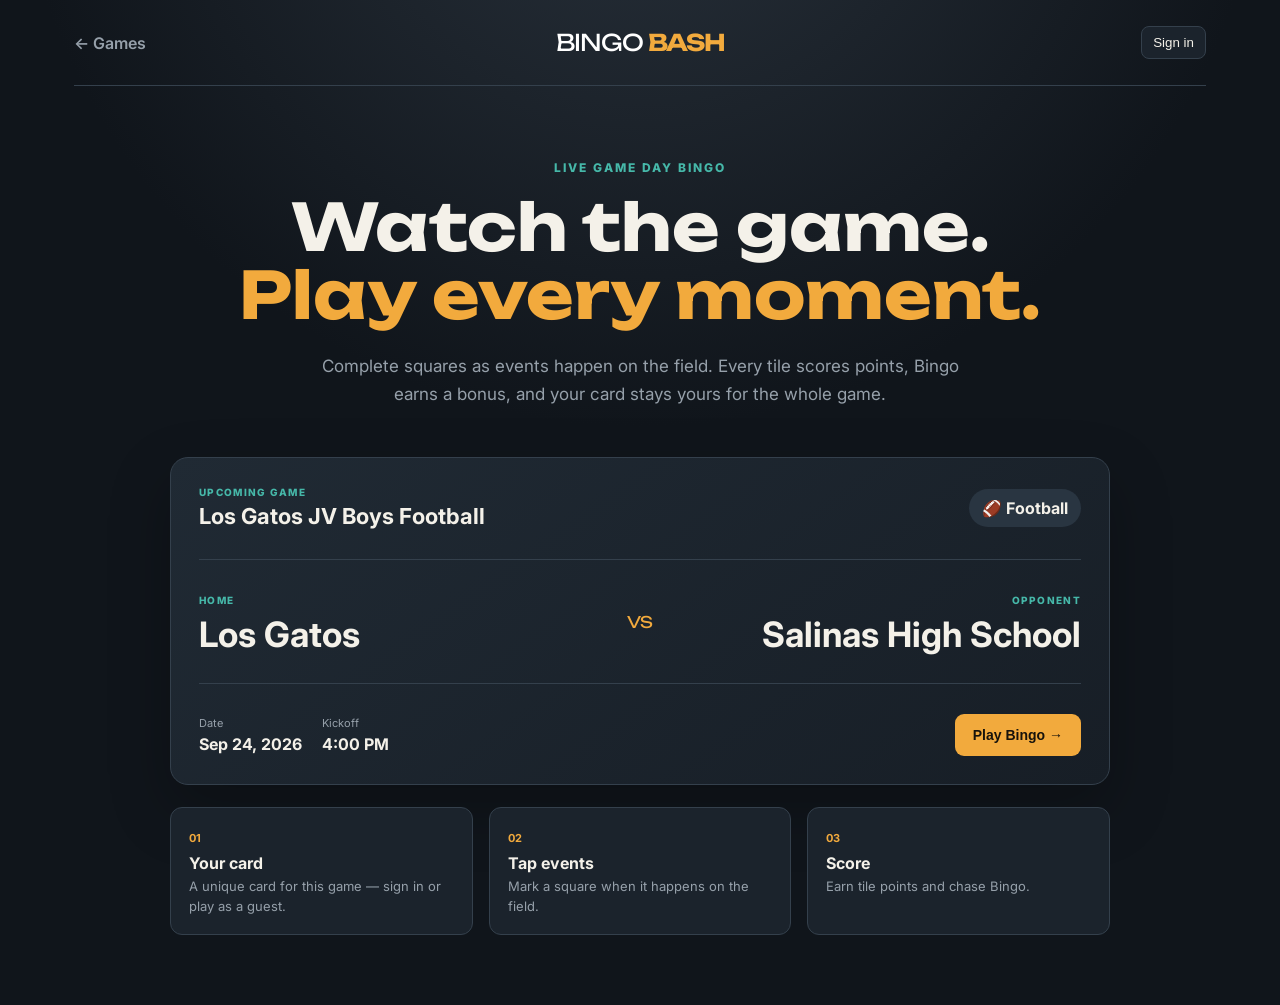
==== bingobash/index.html @ a90d8f39 "Add new game frontends and production API configuration" ====
<!DOCTYPE html>
<html lang="en">
<head>
  <meta charset="UTF-8">
  <meta name="viewport" content="width=device-width, initial-scale=1.0">
  <title>Bingo Bash — Game Day Bingo</title>
  <link rel="preconnect" href="https://fonts.googleapis.com">
  <link rel="preconnect" href="https://fonts.gstatic.com" crossorigin>
  <link href="https://fonts.googleapis.com/css2?family=Inter:wght@400;500;600;700;800&family=Unbounded:wght@700;800&display=swap" rel="stylesheet">
  <link rel="stylesheet" href="./css/styles.css?v=6">
  <script type="module" src="./js/index.js?v=6"></script>
</head>
<body>
  <div class="page-shell">
    <header class="topbar">
      <a class="back-link" href="../">← Games</a>
      <a class="brand" href="./" aria-label="Bingo Bash home"><span>BINGO</span><strong>BASH</strong></a>
      <div class="auth-slot">
        <button class="btn-signin" id="btnOpenAuth">Sign in</button>
        <div class="user-chip" id="userChip" hidden>
          <span id="userEmail"></span>
          <button id="btnEditTag" title="Change gamer tag">✎</button>
          <button id="btnSignOut">Sign out</button>
        </div>
      </div>
    </header>

    <main class="landing-main">
      <section class="hero">
        <div class="hero-kicker">LIVE GAME DAY BINGO</div>
        <h1>Watch the game.<br><span>Play every moment.</span></h1>
        <p>Complete squares as events happen on the field. Every tile scores points, Bingo earns a bonus, and your card stays yours for the whole game.</p>
      </section>

      <section class="fixture-card">
        <div class="fixture-top">
          <div>
            <div class="fixture-label">UPCOMING GAME</div>
            <h2>Los Gatos JV Boys Football</h2>
          </div>
          <div class="sport-badge">🏈 Football</div>
        </div>
        <div class="matchup">
          <div><span class="team-label">HOME</span><strong>Los Gatos</strong></div>
          <div class="versus">VS</div>
          <div class="away"><span class="team-label">OPPONENT</span><strong>Salinas High School</strong></div>
        </div>
        <div class="fixture-footer">
          <div><span>Date</span><strong>Sep 24, 2026</strong></div>
          <div><span>Kickoff</span><strong>4:00 PM</strong></div>
          <button id="playGameBtn" class="play-btn">Play Bingo <span>→</span></button>
        </div>
      </section>

      <section class="how-it-works">
        <div><b>01</b><strong>Your card</strong><span>A unique card for this game — sign in or play as a guest.</span></div>
        <div><b>02</b><strong>Tap events</strong><span>Mark a square when it happens on the field.</span></div>
        <div><b>03</b><strong>Score</strong><span>Earn tile points and chase Bingo.</span></div>
      </section>
    </main>
  </div>
</body>
</html>
---- bingobash/css/styles.css ----
:root{--bg:#10151b;--surface:#1b232c;--surface2:#222d37;--border:#34404c;--text:#f4f1e9;--muted:#96a0aa;--gold:#f2aa3d;--purple:#8e5cc7;--teal:#46b8a9;--green:#5fc98a;--red:#e06c75;--font:'Inter',system-ui,sans-serif;--display:'Unbounded',system-ui,sans-serif}
*{box-sizing:border-box}body{margin:0;background:radial-gradient(circle at 50% -20%,#29323c 0,#10151b 46%);color:var(--text);font-family:var(--font);min-height:100vh}.page-shell,.game-page{max-width:1180px;margin:auto;padding:0 24px 70px}.topbar{height:86px;display:grid;grid-template-columns:1fr auto 1fr;align-items:center;border-bottom:1px solid var(--border)}.back-link{color:var(--muted);text-decoration:none;font-weight:600}.brand{text-decoration:none;font-family:var(--display);font-size:23px;letter-spacing:-1px}.brand span{color:white}.brand strong{color:var(--gold);margin-left:5px}.brand.compact{font-size:19px}.auth-slot{justify-self:end}.btn-signin,.user-chip button{border:1px solid var(--border);background:var(--surface);color:var(--text);border-radius:8px;padding:8px 11px;cursor:pointer}.user-chip{display:flex;align-items:center;gap:8px;font-size:13px}.user-chip[hidden]{display:none}.user-chip span{color:var(--muted)}
.landing-main{max-width:940px;margin:auto}.hero{text-align:center;padding:74px 20px 48px}.hero-kicker{font-size:12px;font-weight:800;letter-spacing:.17em;color:var(--teal);margin-bottom:18px}.hero h1{font-family:var(--display);font-size:clamp(36px,6vw,65px);line-height:1.05;margin:0}.hero h1 span{color:var(--gold)}.hero p{max-width:660px;margin:22px auto 0;color:var(--muted);font-size:17px;line-height:1.7}.fixture-card{background:linear-gradient(145deg,#202a34,#171e26);border:1px solid var(--border);border-radius:18px;padding:28px;box-shadow:0 24px 60px rgba(0,0,0,.25)}.fixture-top,.fixture-footer,.matchup{display:flex;align-items:center;justify-content:space-between;gap:20px}.fixture-label,.team-label{font-size:10px;letter-spacing:.13em;font-weight:800;color:var(--teal)}.fixture-top h2{margin:5px 0 0;font-size:22px}.sport-badge{background:#293541;border-radius:999px;padding:9px 13px;font-weight:700}.matchup{margin:30px 0;padding:28px 0;border-top:1px solid var(--border);border-bottom:1px solid var(--border)}.matchup>div{flex:1}.matchup strong{display:block;font-size:clamp(22px,4vw,35px);margin-top:5px}.matchup .away{text-align:right}.versus{flex:0!important;text-align:center!important;color:var(--gold);font-family:var(--display);font-size:16px}.fixture-footer>div span{display:block;color:var(--muted);font-size:11px}.fixture-footer>div strong{display:block;margin-top:4px}.play-btn{margin-left:auto;background:var(--gold);border:0;border-radius:9px;padding:13px 18px;font-weight:800;color:#17130c;cursor:pointer;font-size:14px}.how-it-works{display:grid;grid-template-columns:repeat(3,1fr);gap:16px;margin-top:22px}.how-it-works>div{background:var(--surface);border:1px solid var(--border);border-radius:12px;padding:18px}.how-it-works b{color:var(--gold);font-size:11px}.how-it-works strong,.how-it-works span{display:block}.how-it-works strong{margin:7px 0 4px}.how-it-works span{color:var(--muted);font-size:13px;line-height:1.5}
.game-main{max-width:1180px;margin:32px auto}.game-summary{display:flex;justify-content:space-between;align-items:center;gap:30px;margin-bottom:20px}.live-pill{display:inline-block;color:var(--teal);font-size:10px;font-weight:800;letter-spacing:.15em;margin-bottom:7px}.game-info h1{margin:0;font-size:clamp(22px,4vw,34px)}.game-info p{margin:7px 0 0;color:var(--muted);font-size:16px}.score-panel{display:flex;background:var(--surface);border:1px solid var(--border);border-radius:12px;overflow:hidden}.score-panel>div{min-width:105px;padding:13px 16px;border-left:1px solid var(--border);text-align:center}.score-panel>div:first-child{border-left:0}.score-panel span,.score-panel small{display:block;color:var(--muted);font-size:10px;text-transform:uppercase;letter-spacing:.08em}.score-panel strong{font-size:24px}.score-panel small{display:inline}.legend{display:flex;align-items:center;gap:20px;padding:14px 16px;background:#151c23;border:1px solid var(--border);border-radius:10px;margin-bottom:16px;font-size:15px;color:var(--muted)}.legend span{display:flex;align-items:center;gap:6px}.legend i{width:10px;height:10px;border-radius:3px}.legend-player{background:var(--purple)}.legend-team{background:var(--teal)}.legend-free{background:var(--gold)}.legend-note{margin-left:auto}.status-message{text-align:center;padding:70px;color:var(--muted)}.status-message button{margin-left:8px;background:var(--gold);border:0;border-radius:6px;padding:7px 10px;font-weight:700}.board-section{max-width:1120px;margin:auto}.bingo-headings,.bingo-board{display:grid;grid-template-columns:repeat(5,1fr);gap:8px}.bingo-headings{margin-bottom:8px}.bingo-headings span{text-align:center;font-family:var(--display);font-size:clamp(24px,4vw,40px);color:var(--gold)}.bingo-tile{position:relative;aspect-ratio:1/1;min-width:0;overflow:hidden;border:1px solid #414a52;border-radius:11px;padding:0;font-family:var(--font);display:grid;grid-template-rows:25% 50% 25%;align-items:stretch;text-align:center;cursor:pointer;transition:transform .15s,border-color .15s,filter .15s}
.bingo-tile:hover:not(:disabled){transform:translateY(-2px);border-color:#78838d}
.tile-player{background:#07090b;color:#fff}
.tile-team{background:#f26522;color:#fff;border-color:#ff7a3b}
.tile-identity,.tile-event,.tile-points{position:relative;z-index:2;min-width:0;display:flex;align-items:center;justify-content:center;padding-left:8px;padding-right:8px}
.tile-identity{align-items:flex-start;padding-top:9px;font-size:clamp(16px,1.75vw,23px);line-height:1.02;font-weight:900;white-space:nowrap;overflow:hidden;text-overflow:ellipsis}
.tile-event{font-size:clamp(15px,1.55vw,21px);line-height:1.08;font-weight:800;text-wrap:balance;overflow:hidden;display:-webkit-box;-webkit-box-orient:vertical;-webkit-line-clamp:2;line-clamp:2;align-content:center}
.tile-points{gap:6px;border-top:1px solid rgba(255,255,255,.18);line-height:1}
.tile-points strong{font-size:clamp(25px,2.65vw,36px);font-weight:950;letter-spacing:-.03em}
.tile-points span{padding-top:5px;font-size:clamp(11px,1vw,15px);font-weight:900;letter-spacing:.04em}
.tile-free{display:flex;flex-direction:column;align-items:center;justify-content:center;gap:2px;background:linear-gradient(145deg,#ffc653,#e99923);color:#111;border-color:#ffd476}
.free-star{font-size:clamp(16px,1.8vw,24px);line-height:1}.free-text{font-family:var(--display);font-size:clamp(26px,3vw,42px);line-height:1;font-weight:950}
.bingo-tile.completed:not(.tile-free){background:#dedede;color:#333;border-color:#bcbcbc;filter:none;box-shadow:none}
.bingo-tile.completed:not(.tile-free) .tile-points{border-top-color:rgba(45,45,45,.24)}
.bingo-tile.completed:not(.tile-free)::after{content:"";position:absolute;inset:0;z-index:1;background:rgba(255,255,255,.10);border-radius:10px}
.completed-x{position:absolute;inset:0;z-index:4;pointer-events:none}
.completed-x::before,.completed-x::after{content:"";position:absolute;left:8%;top:50%;width:84%;height:4px;border-radius:4px;background:rgba(85,85,85,.45);transform-origin:center}
.completed-x::before{transform:rotate(24deg)}.completed-x::after{transform:rotate(-24deg)}
.pending{opacity:.55}.game-toast{position:fixed;left:50%;bottom:28px;transform:translate(-50%,20px);opacity:0;background:#eaf9f0;color:#173522;padding:12px 18px;border-radius:999px;font-weight:800;box-shadow:0 10px 35px rgba(0,0,0,.35);transition:.2s;z-index:50}.game-toast.error{background:#ffe8e8;color:#5b2020}.game-toast.show{transform:translate(-50%,0);opacity:1}
@media(max-width:760px){.page-shell,.game-page{padding-left:12px;padding-right:12px}.topbar{height:68px;grid-template-columns:auto 1fr auto}.brand{justify-self:center;font-size:17px}.user-chip #btnEditTag,.user-chip #btnSignOut{display:none}.hero{padding:46px 8px 32px}.fixture-card{padding:18px}.fixture-top{align-items:flex-start}.matchup{gap:8px}.matchup strong{font-size:19px}.fixture-footer{display:grid;grid-template-columns:1fr 1fr}.play-btn{grid-column:1/-1;width:100%;margin:8px 0 0}.how-it-works{grid-template-columns:1fr}.game-summary{display:block}.score-panel{margin-top:16px;width:100%}.score-panel>div{flex:1;min-width:0;padding:10px 5px}.score-panel strong{font-size:19px}.legend{gap:10px;flex-wrap:wrap}.legend-note{width:100%;margin-left:0!important}.bingo-headings,.bingo-board{gap:4px}.bingo-tile{border-radius:7px}.tile-identity{padding-top:5px;padding-left:3px;padding-right:3px;font-size:clamp(10px,3vw,14px)}.tile-event{padding-left:3px;padding-right:3px;font-size:clamp(9px,2.65vw,13px);line-height:1.05}.tile-points{gap:3px;padding-left:2px;padding-right:2px}.tile-points strong{font-size:clamp(16px,4.6vw,24px)}.tile-points span{font-size:clamp(7px,2vw,10px);padding-top:2px}.completed-x::before,.completed-x::after{height:3px}}


/* ============================================================
   SHARED AUTH MODAL
   auth-modal.js injects the dialog markup into <body>.
   These styles keep it as a centered overlay instead of
   normal page content.
   ============================================================ */

.auth-backdrop[hidden] {
  display: none !important;
}

.auth-backdrop {
  position: fixed;
  inset: 0;
  z-index: 1000;
  display: flex;
  align-items: center;
  justify-content: center;
  padding: 20px;
  background: rgba(5, 9, 13, 0.76);
  backdrop-filter: blur(5px);
  -webkit-backdrop-filter: blur(5px);
}

.auth-modal {
  position: relative;
  width: min(430px, 100%);
  max-height: calc(100vh - 40px);
  overflow-y: auto;
  padding: 34px 30px 30px;
  background: #1b232c;
  border: 1px solid #44515e;
  border-radius: 16px;
  color: var(--text);
  box-shadow: 0 28px 90px rgba(0, 0, 0, 0.55);
}

.auth-modal h2 {
  margin: 0 0 7px;
  color: var(--text);
  font-family: var(--font);
  font-size: 25px;
  font-weight: 800;
}

.auth-modal p {
  margin: 0 0 22px;
  color: var(--muted);
  font-size: 15px;
  line-height: 1.55;
}

.auth-close {
  position: absolute;
  top: 14px;
  right: 14px;
  width: 36px;
  height: 36px;
  display: grid;
  place-items: center;
  padding: 0;
  border: 1px solid transparent;
  border-radius: 9px;
  background: transparent;
  color: var(--muted);
  font-size: 18px;
  cursor: pointer;
}

.auth-close:hover {
  border-color: var(--border);
  background: var(--surface2);
  color: var(--text);
}

.auth-social-btn {
  width: 100%;
  min-height: 46px;
  display: flex;
  align-items: center;
  justify-content: center;
  gap: 10px;
  margin-bottom: 10px;
  padding: 11px 14px;
  border: 1px solid var(--border);
  border-radius: 10px;
  background: #f7f7f7;
  color: #202124;
  font-family: var(--font);
  font-size: 14px;
  font-weight: 700;
  cursor: pointer;
}

.auth-social-btn:hover {
  filter: brightness(0.96);
}

.auth-divider {
  display: flex;
  align-items: center;
  gap: 12px;
  margin: 18px 0;
}

.auth-divider hr {
  flex: 1;
  margin: 0;
  border: 0;
  border-top: 1px solid var(--border);
}

.auth-divider span {
  color: var(--muted);
  font-size: 13px;
}

.auth-tabs {
  display: flex;
  gap: 5px;
  margin-bottom: 17px;
  padding: 4px;
  border: 1px solid var(--border);
  border-radius: 10px;
  background: #141b22;
}

.auth-tab {
  flex: 1;
  padding: 9px 10px;
  border: 0;
  border-radius: 7px;
  background: transparent;
  color: var(--muted);
  font-family: var(--font);
  font-size: 14px;
  font-weight: 700;
  cursor: pointer;
}

.auth-tab.active {
  background: var(--surface2);
  color: var(--text);
  box-shadow: 0 2px 8px rgba(0,0,0,.25);
}

.auth-input {
  width: 100%;
  min-height: 47px;
  margin-bottom: 11px;
  padding: 11px 13px;
  border: 1px solid var(--border);
  border-radius: 10px;
  outline: none;
  background: #121920;
  color: var(--text);
  font-family: var(--font);
  font-size: 15px;
}

.auth-input::placeholder {
  color: #75808a;
}

.auth-input:focus {
  border-color: var(--gold);
  box-shadow: 0 0 0 3px rgba(242,170,61,.16);
}

.auth-submit {
  width: 100%;
  min-height: 47px;
  padding: 11px 14px;
  border: 0;
  border-radius: 10px;
  background: var(--gold);
  color: #18130a;
  font-family: var(--font);
  font-size: 15px;
  font-weight: 800;
  cursor: pointer;
}

.auth-submit:hover {
  filter: brightness(1.06);
}

.auth-link-row {
  margin-top: 14px;
  text-align: center;
}

.auth-link-row a {
  color: var(--gold);
  font-size: 14px;
  font-weight: 650;
  text-decoration: none;
  cursor: pointer;
}

.auth-link-row a:hover {
  text-decoration: underline;
}

.auth-error {
  margin-bottom: 13px;
  padding: 10px 12px;
  border: 1px solid var(--red);
  border-radius: 8px;
  background: rgba(224,108,117,.12);
  color: #ffadb4;
  font-size: 14px;
  line-height: 1.4;
}

.auth-tag-wrap {
  position: relative;
  margin-bottom: 9px;
}

.auth-tag-wrap .auth-input {
  margin-bottom: 4px;
}

.auth-tag-hint {
  display: block;
  min-height: 18px;
  padding-left: 2px;
  color: var(--muted);
  font-size: 12px;
}

.auth-tag-hint--ok {
  color: var(--green);
}

.auth-tag-hint--error {
  color: #ff9da5;
}

@media (max-width: 520px) {
  .auth-backdrop {
    align-items: flex-end;
    padding: 12px;
  }

  .auth-modal {
    width: 100%;
    max-height: 92vh;
    padding: 30px 20px 24px;
    border-radius: 16px 16px 12px 12px;
  }

  .auth-modal h2 {
    font-size: 23px;
  }

  .auth-modal p,
  .auth-input,
  .auth-submit,
  .auth-social-btn {
    font-size: 15px;
  }
}

/* ============================================================
   PHASE 1: STRUCTURED TILE RENDERING + TRUE TEXT FITTING
   JavaScript now measures each region and selects the largest
   font size that actually fits the rendered tile.
   ============================================================ */

.tile-identity {
  gap: 0.28em;
  justify-content: center;
  align-items: center;
  padding-top: 0;
  white-space: nowrap;
  text-overflow: clip;
}

.tile-number,
.tile-name {
  min-width: 0;
  white-space: nowrap;
}

.tile-event {
  display: flex;
  align-items: center;
  justify-content: center;
  overflow: hidden;
  -webkit-line-clamp: unset;
  line-clamp: unset;
  text-wrap: balance;
}

.tile-points {
  white-space: nowrap;
}

.tile-points strong,
.tile-points span {
  font-size: inherit;
}

@media (max-width: 760px) {
  .tile-identity,
  .tile-event,
  .tile-points {
    font-size: inherit;
  }
}


/* ============================================================
   PHASE 1A: MOBILE IDENTITY WRAPPING + FREE TILE FITTING
   ============================================================ */

.tile-identity.identity-wrapped {
  flex-wrap: wrap;
  align-content: center;
  row-gap: 0;
  line-height: 1;
}

.tile-identity.identity-wrapped .tile-number,
.tile-identity.identity-wrapped .tile-name {
  flex: 0 0 100%;
  width: 100%;
  text-align: center;
}

.free-star,
.free-text {
  display: flex;
  align-items: center;
  justify-content: center;
  width: 100%;
  min-width: 0;
  overflow: hidden;
  white-space: nowrap;
}

@media (max-width: 760px) {
  .tile-identity.identity-wrapped {
    line-height: 0.95;
  }

  .tile-free {
    padding-left: 3px;
    padding-right: 3px;
  }
}


/* ============================================================
   PHASE 2 - LONG-PRESS UNDO
   ============================================================ */

.bingo-tile.completed:not(.tile-free) {
  cursor: pointer;
  touch-action: manipulation;
  -webkit-touch-callout: none;
  user-select: none;
  -webkit-user-select: none;
}

.bingo-tile.undo-hold:not(.tile-free) {
  transform: scale(.97);
  border-color: var(--gold);
  box-shadow: 0 0 0 2px rgba(255, 177, 50, .35);
}

.bingo-tile.undo-hold:not(.tile-free)::before {
  content: "";
  position: absolute;
  z-index: 8;
  left: 0;
  bottom: 0;
  height: 5px;
  width: 0;
  background: var(--gold);
  animation: bingoUndoHoldProgress 2s linear forwards;
  pointer-events: none;
}

@keyframes bingoUndoHoldProgress {
  from { width: 0; }
  to { width: 100%; }
}

/* ============================================================
   PHASE 3: PARTICIPANT SETUP
   ============================================================ */

.participant-setup[hidden],
.welcome-backdrop[hidden] {
  display: none !important;
}

.participant-setup {
  position: fixed;
  inset: 0;
  z-index: 900;
  overflow-y: auto;
  padding: 24px 16px;
  background:
    radial-gradient(circle at 50% 0%, rgba(32,72,105,.62), transparent 36%),
    linear-gradient(180deg, #07111a 0%, #0a1219 52%, #0d151b 100%);
}

.participant-card {
  width: min(560px, 100%);
  margin: 0 auto;
  padding: 24px;
  border: 1px solid #4b5b69;
  border-radius: 20px;
  background: rgba(12, 22, 31, .94);
  box-shadow: 0 30px 90px rgba(0,0,0,.52), inset 0 1px 0 rgba(255,255,255,.04);
}

.setup-brand {
  margin-bottom: 28px;
  text-align: center;
  font-family: var(--display);
  font-size: 24px;
  letter-spacing: -1px;
}
.setup-brand span { color: #fff; }
.setup-brand strong { margin-left: 6px; color: var(--gold); }
.participant-card h1 {
  margin: 0 0 9px;
  text-align: center;
  font-size: clamp(26px, 5vw, 36px);
  line-height: 1.08;
}
.participant-card > p {
  max-width: 440px;
  margin: 0 auto 22px;
  color: #d2d8de;
  text-align: center;
  line-height: 1.45;
}

.roster-panel {
  overflow: hidden;
  margin-top: 18px;
  border: 1px solid #4d5c68;
  border-radius: 14px;
  background: #111b24;
}
.roster-title {
  padding: 13px 16px 10px;
  color: #ff9d24;
  text-align: center;
  font-size: 14px;
  font-weight: 900;
  letter-spacing: .06em;
}
.roster-choices {
  max-height: 385px;
  overflow-y: auto;
  padding: 0 10px 10px;
}
.roster-choice {
  width: 100%;
  min-height: 58px;
  display: grid;
  grid-template-columns: 58px 1fr 28px;
  align-items: center;
  gap: 8px;
  margin-top: 5px;
  padding: 7px 10px;
  border: 1px solid #3a4956;
  border-radius: 9px;
  background: linear-gradient(180deg,#1c2934,#17232d);
  color: var(--text);
  text-align: left;
  cursor: pointer;
}
.roster-choice:hover { border-color: #758594; }
.roster-choice.selected {
  border-color: #ff8317;
  background: linear-gradient(180deg,#26323c,#1b2832);
  box-shadow: inset 3px 0 0 #ff8317, 0 0 0 1px rgba(255,131,23,.16);
}
.roster-jersey {
  color: #ff9d24;
  font-size: 20px;
  font-weight: 900;
}
.roster-person { display: flex; flex-direction: column; min-width: 0; }
.roster-person strong { font-size: 17px; line-height: 1.1; }
.roster-person small { margin-top: 3px; color: var(--muted); font-size: 12px; }
.roster-radio {
  width: 20px;
  height: 20px;
  border: 2px solid #9eabb6;
  border-radius: 50%;
}
.roster-choice.selected .roster-radio {
  border: 6px solid #ff8317;
  background: #fff;
}

.participant-name-label {
  display: block;
  margin-top: 18px;
  color: #ff9d24;
  font-weight: 900;
  font-size: 14px;
}
.participant-name-label span { color: #d5dbe0; font-weight: 500; }
.participant-name-help { margin: 4px 0 9px !important; text-align: left !important; color: var(--muted) !important; font-size: 13px; }
.participant-name-input {
  width: 100%;
  min-height: 48px;
  padding: 11px 13px;
  border: 1px solid #52616e;
  border-radius: 9px;
  outline: 0;
  background: #101a23;
  color: #fff;
  font: inherit;
  font-size: 16px;
}
.participant-name-input:focus { border-color: var(--gold); box-shadow: 0 0 0 3px rgba(242,170,61,.14); }
.participant-preview { min-height: 25px; padding: 8px 2px 0; color: #cfd7de; font-size: 13px; }
.start-bingo-btn {
  width: 100%;
  min-height: 52px;
  display: flex;
  align-items: center;
  justify-content: center;
  gap: 16px;
  margin-top: 13px;
  border: 0;
  border-radius: 10px;
  background: linear-gradient(180deg,#ff8b08,#e96700);
  color: white;
  font: inherit;
  font-size: 16px;
  font-weight: 900;
  cursor: pointer;
  box-shadow: 0 8px 25px rgba(232,103,0,.18);
}
.start-bingo-btn:disabled { opacity: .45; cursor: not-allowed; }
.start-bingo-btn span { font-size: 24px; line-height: 1; }
.setup-error { margin-top: 10px; color: #ff9da5; text-align: center; font-size: 13px; }

/* ============================================================
   PHASE 3: HOW TO PLAY WELCOME MODAL
   ============================================================ */

.welcome-backdrop {
  position: fixed;
  inset: 0;
  z-index: 950;
  display: grid;
  place-items: center;
  padding: 16px;
  background: rgba(3,8,12,.82);
  backdrop-filter: blur(6px);
  -webkit-backdrop-filter: blur(6px);
}
.welcome-modal {
  width: min(480px,100%);
  padding: 26px;
  border: 1px solid #52616e;
  border-radius: 18px;
  background: linear-gradient(180deg,#15212b,#0e171f);
  box-shadow: 0 30px 90px rgba(0,0,0,.58);
}
.welcome-icon { text-align: center; font-size: 38px; }
.welcome-modal h2 { margin: 8px 0 6px; text-align: center; font-size: 26px; }
.welcome-lead { margin: 0 0 19px; color: #c5cdd4; text-align: center; }
.welcome-rules { display: grid; gap: 9px; }
.welcome-rules > div {
  display: flex;
  align-items: center;
  gap: 10px;
  padding: 10px 12px;
  border: 1px solid #34434f;
  border-radius: 10px;
  background: #111c25;
  color: #dce1e5;
  font-size: 14px;
  line-height: 1.35;
}
.welcome-rules i { flex: 0 0 auto; width: 13px; height: 13px; border-radius: 3px; }
.welcome-rules .welcome-action { display: block; border-color: #72531e; background: rgba(242,170,61,.08); }

/* ============================================================
   PHASE 3: PARTICIPANT IDENTITY IN GAME HEADER
   ============================================================ */

.participant-identity {
  display: flex;
  align-items: center;
  justify-content: space-between;
  gap: 14px;
  width: fit-content;
  min-width: 250px;
  margin-top: 10px;
  padding: 8px 10px 8px 11px;
  border: 1px solid #44525f;
  border-radius: 10px;
  background: #101922;
}
.participant-copy { min-width: 0; }
.participant-copy > span { display: block; font-weight: 800; }
.participant-copy small { display: block; margin-top: 2px; color: var(--muted); }
.participant-copy small strong { color: var(--gold); }
.participant-actions {
  display: flex;
  align-items: center;
  gap: 6px;
  flex: 0 0 auto;
}
.participant-actions button {
  position: static;
  transform: none;
  min-height: 30px;
  border: 1px solid #3a4651;
  border-radius: 999px;
  background: #151c23;
  color: #c8d0d7;
  padding: 5px 9px;
  font: 700 11px var(--font);
  line-height: 1;
  white-space: nowrap;
  cursor: pointer;
}
.participant-actions button:hover {
  color: #fff;
  border-color: #66737f;
  background: #1a232c;
}
.participant-actions .header-help-btn {
  margin-left: 0;
  color: var(--gold);
}

/* ============================================================
   PHASE 3: HIGH-CONTRAST BOARD + TILE BORDERS
   ============================================================ */

.board-section {
  padding: 10px;
  border: 1px solid #25323d;
  border-radius: 14px;
  background: linear-gradient(180deg,rgba(4,10,15,.70),rgba(8,15,21,.92));
  box-shadow: inset 0 1px 0 rgba(255,255,255,.025);
}
.bingo-tile {
  border-width: 2px;
  border-color: #8d969d;
  box-shadow: 0 2px 7px rgba(0,0,0,.42), inset 0 0 0 1px rgba(255,255,255,.04);
}
.tile-player { border-color: #a7afb5; }
.tile-team {
  border-color: #ff922e;
  box-shadow: 0 2px 7px rgba(0,0,0,.42), 0 0 0 1px rgba(255,139,25,.23), inset 0 0 0 1px rgba(255,255,255,.10);
}
.tile-free {
  border-width: 2px;
  border-color: #ffd75a;
  box-shadow: 0 2px 7px rgba(0,0,0,.42), 0 0 0 1px rgba(255,196,39,.28), inset 0 0 0 1px rgba(255,255,255,.18);
}
.bingo-tile:hover:not(:disabled) { border-color: #fff; }

/* Keep Phase 2 progress animation, now calibrated to two seconds. */
.bingo-tile.undo-hold::before { animation-duration: 2s !important; }

@media (max-width: 760px) {
  .participant-setup { padding: 10px 8px 18px; }
  .participant-card { padding: 17px 13px; border-radius: 14px; }
  .setup-brand { margin-bottom: 19px; font-size: 20px; }
  .participant-card h1 { font-size: 27px; }
  .roster-choices { max-height: 43vh; }
  .roster-choice { min-height: 52px; grid-template-columns: 50px 1fr 24px; }
  .roster-jersey { font-size: 18px; }
  .roster-person strong { font-size: 16px; }
  .welcome-modal { padding: 20px 16px; }
  .welcome-modal h2 { font-size: 22px; }
  .board-section { padding: 5px; border-radius: 10px; }
  .bingo-headings { margin-left: 1px; margin-right: 1px; }
  .bingo-tile { border-width: 1.5px; }
  .participant-identity { min-width: 0; width: 100%; }
}


/* ============================================================
   GAMEPLAY UX: HELP, STATUS, FIVE-LINE MOBILE TILES
   ============================================================ */

/* Legend colors now match the real board. */
.legend-player { background: #070a0d !important; border: 1px solid #b9c0c5; }
.legend-team { background: #ff641f !important; border: 1px solid #ff9a62; }
.legend-free { background: #f5b63e !important; border: 1px solid #ffd875; }

.live-pill { padding: 4px 8px; border-radius: 999px; width: fit-content; }
.status-scheduled { color: #f2aa3d; background: rgba(242,170,61,.10); }
.status-live { color: #48d597; background: rgba(72,213,151,.10); }
.status-completed { color: #aeb8c1; background: rgba(174,184,193,.10); }
.status-cancelled { color: #ff7474; background: rgba(255,116,116,.10); }

.score-panel > button.score-help {
  min-width: 105px; padding: 13px 16px; border: 0; border-left: 1px solid var(--border);
  background: transparent; color: #fff; font-family: var(--font); text-align: center; cursor: pointer;
}
.score-panel > button.score-help span { display:block; color:var(--muted); font-size:10px; text-transform:uppercase; letter-spacing:.08em; }
.score-panel > button.score-help strong { display:block; font-size:24px; line-height:1.05; color:var(--gold); }
.score-panel > button.score-help:hover { background: rgba(255,255,255,.035); }

/* The permanent legend/instruction panel is intentionally removed from play. */
.game-main { margin-top: 22px; }
.board-section { margin-top: 12px; }

/* Five equal content bands. Player number/name each receive a guaranteed line,
   event receives two lines, and points own the final line. */
.bingo-tile {
  aspect-ratio: 1 / 1.12;
  grid-template-rows: repeat(5, 20%) !important;
}
.tile-player .tile-number,
.tile-player .tile-name,
.tile-team .tile-team-name,
.tile-event,
.tile-points {
  position: relative; z-index: 2; min-width: 0;
  display: flex; align-items: center; justify-content: center;
  padding-left: 7px; padding-right: 7px; overflow: hidden;
}
.tile-player .tile-number { grid-row: 1; font-weight: 900; white-space: nowrap; line-height:1; }
.tile-player .tile-name { grid-row: 2; font-weight: 800; white-space: nowrap; line-height:1; }
.tile-player .tile-event { grid-row: 3 / 5; }
.tile-team .tile-team-name { grid-row: 1 / 3; font-weight: 900; line-height:1.05; text-align:center; }
.tile-team .tile-event { grid-row: 3 / 5; }
.tile-event {
  font-weight: 800; line-height: 1.08; text-align:center; text-wrap: balance;
  display: -webkit-box; -webkit-box-orient: vertical; -webkit-line-clamp: 2; line-clamp: 2;
  align-content:center;
}
.tile-points { grid-row: 5; border-top: 1px solid rgba(255,255,255,.20); gap:4px; line-height:1; }
.tile-points strong { line-height:1; }
.tile-points span { font-size:.55em; font-weight:800; }
.tile-free { display:grid !important; grid-template-rows: 42% 58% !important; align-items:stretch; justify-items:stretch; gap:0; }
.free-star { grid-row:1; align-self:end; justify-self:center; }
.free-text { grid-row:2; align-self:start; justify-self:center; }

/* Read-only state is communicated visually but tiles stay pointer-active so a
   tap can explain why play is unavailable. */
.game-readonly .bingo-tile:not(.tile-free) { cursor:not-allowed; }
.game-readonly .bingo-tile:not(.tile-free):not(.completed) { filter:saturate(.82) brightness(.92); }

.game-state-modal { max-width: 420px; }

@media (max-width: 760px) {
  .game-main { margin-top: 14px; }
  .game-summary { margin-bottom: 8px; }
  .score-panel { margin-top: 10px; }
  .score-panel > div,
  .score-panel > button.score-help { min-width:0; flex:1; padding:8px 2px; }
  .score-panel strong,
  .score-panel > button.score-help strong { font-size:18px; }
  .score-panel > button.score-help span { font-size:9px; }

  .board-section { margin-top: 6px; padding:4px; }
  .bingo-headings { margin-bottom:5px; }
  .bingo-headings span { font-size:clamp(22px,8vw,32px); }
  .bingo-board { gap:3px; }

  /* Portrait tiles create the vertical room required by the five-line model. */
  .bingo-tile { aspect-ratio: 1 / 1.34; border-radius:6px; }
  .tile-player .tile-number,
  .tile-player .tile-name,
  .tile-team .tile-team-name,
  .tile-event,
  .tile-points { padding-left:2px; padding-right:2px; }
  .tile-player .tile-number { font-size:clamp(10px,3.2vw,14px); }
  .tile-player .tile-name { font-size:clamp(9px,3vw,13px); }
  .tile-team .tile-team-name { font-size:clamp(9px,3vw,13px); }
  .tile-event { font-size:clamp(9px,2.8vw,13px); }
  .tile-points strong { font-size:clamp(15px,4.5vw,21px); }
  .tile-points span { font-size:clamp(7px,1.8vw,9px); }
}

/* ============================================================
   ADMIN GAME CONTROL
   ============================================================ */
.admin-main { max-width: 980px; margin: 34px auto; }
.admin-heading { margin-bottom: 22px; }
.admin-heading h1 { margin: 4px 0 6px; font-size: clamp(28px,4vw,42px); }
.admin-heading p { margin: 0; color: var(--muted); }
.admin-games { display: grid; gap: 12px; }
.admin-game-card {
  display:flex; align-items:center; justify-content:space-between; gap:20px;
  background:var(--surface); border:1px solid var(--border); border-radius:14px; padding:18px 20px;
}
.admin-game-copy h2 { margin:8px 0 5px; font-size:20px; }
.admin-game-copy p { margin:0; color:var(--muted); }
.admin-game-actions { display:flex; gap:8px; flex-wrap:wrap; justify-content:flex-end; }
.admin-action { border:1px solid var(--border); border-radius:8px; padding:10px 14px; font:700 12px var(--font); cursor:pointer; }
.admin-action.primary { background:#f5831f; border-color:#ff9a40; color:#fff; }
.admin-action.danger { background:#291316; border-color:#7d3339; color:#ff9797; }
.admin-terminal { color:var(--muted); font-size:13px; }
@media(max-width:760px) {
  .admin-main { margin:18px auto; }
  .admin-game-card { align-items:flex-start; flex-direction:column; padding:15px; }
  .admin-game-actions { width:100%; justify-content:stretch; }
  .admin-action { flex:1; }
}

/* ============================================================
   GAME LEADERBOARD
   ============================================================ */
.leaders-control strong{color:var(--gold)!important}.leaderboard-modal{width:min(560px,calc(100vw - 24px));max-height:min(78vh,720px);overflow:hidden;background:#111820;border:1px solid #3d4751;border-radius:18px;box-shadow:0 24px 80px rgba(0,0,0,.55);padding:0;display:flex;flex-direction:column}.leaderboard-header{display:flex;justify-content:space-between;gap:16px;align-items:flex-start;padding:20px 20px 14px;border-bottom:1px solid var(--border)}.leaderboard-kicker{font-size:10px;font-weight:800;letter-spacing:.15em;color:var(--gold)}.leaderboard-header h2{margin:3px 0 2px;font-size:26px}.leaderboard-header p{margin:0;color:var(--muted);font-size:13px}.modal-close-btn{width:42px;height:42px;flex:0 0 42px;border:1px solid var(--border);border-radius:50%;background:#19212a;color:#fff;font-size:26px;line-height:1;cursor:pointer}.leaderboard-status{padding:28px 20px;text-align:center;color:var(--muted)}.leaderboard-list{overflow:auto;padding:8px 12px 12px}.leaderboard-row{display:grid;grid-template-columns:42px minmax(0,1fr) auto;gap:10px;align-items:center;padding:12px 10px;border-bottom:1px solid rgba(255,255,255,.07);border-radius:10px}.leaderboard-row.current-player{background:rgba(245,184,47,.09);border:1px solid rgba(245,184,47,.45)}.leaderboard-rank{font-family:var(--display);font-size:19px;color:var(--muted);text-align:center}.leaderboard-row.rank-1 .leaderboard-rank,.leaderboard-row.rank-2 .leaderboard-rank,.leaderboard-row.rank-3 .leaderboard-rank{color:var(--gold)}.leaderboard-player{min-width:0}.leaderboard-name{font-weight:800;font-size:15px;white-space:nowrap;overflow:hidden;text-overflow:ellipsis}.leaderboard-support{margin-top:3px;color:var(--muted);font-size:11px;white-space:nowrap;overflow:hidden;text-overflow:ellipsis}.leaderboard-detail{margin-top:4px;display:flex;gap:6px;align-items:center;flex-wrap:wrap;color:#aeb7c0;font-size:10px}.leaderboard-badge{padding:2px 6px;border-radius:999px;background:rgba(245,184,47,.14);color:var(--gold);font-weight:800}.leaderboard-score{text-align:right}.leaderboard-score strong{display:block;font-family:var(--display);font-size:21px;color:#fff}.leaderboard-score span{display:block;color:var(--muted);font-size:9px;letter-spacing:.1em}.leaderboard-footer{display:flex;justify-content:space-between;gap:10px;align-items:center;padding:11px 20px;border-top:1px solid var(--border);color:var(--muted);font-size:11px}.leaderboard-footer small{font-size:9px;text-align:right}.leaderboard-empty{padding:36px 16px;text-align:center;color:var(--muted)}
@media(max-width:760px){.participant-identity{flex-wrap:nowrap;align-items:center}.participant-actions{margin-left:auto}.header-help-btn{margin-left:0}.leaderboard-modal{width:calc(100vw - 16px);max-height:82vh;border-radius:14px}.leaderboard-header{padding:16px 14px 12px}.leaderboard-header h2{font-size:22px}.leaderboard-list{padding:6px 7px 10px}.leaderboard-row{grid-template-columns:34px minmax(0,1fr) 62px;gap:7px;padding:11px 7px}.leaderboard-rank{font-size:16px}.leaderboard-name{font-size:14px}.leaderboard-score strong{font-size:18px}.leaderboard-footer{padding:10px 14px}.leaderboard-footer small{display:none}}
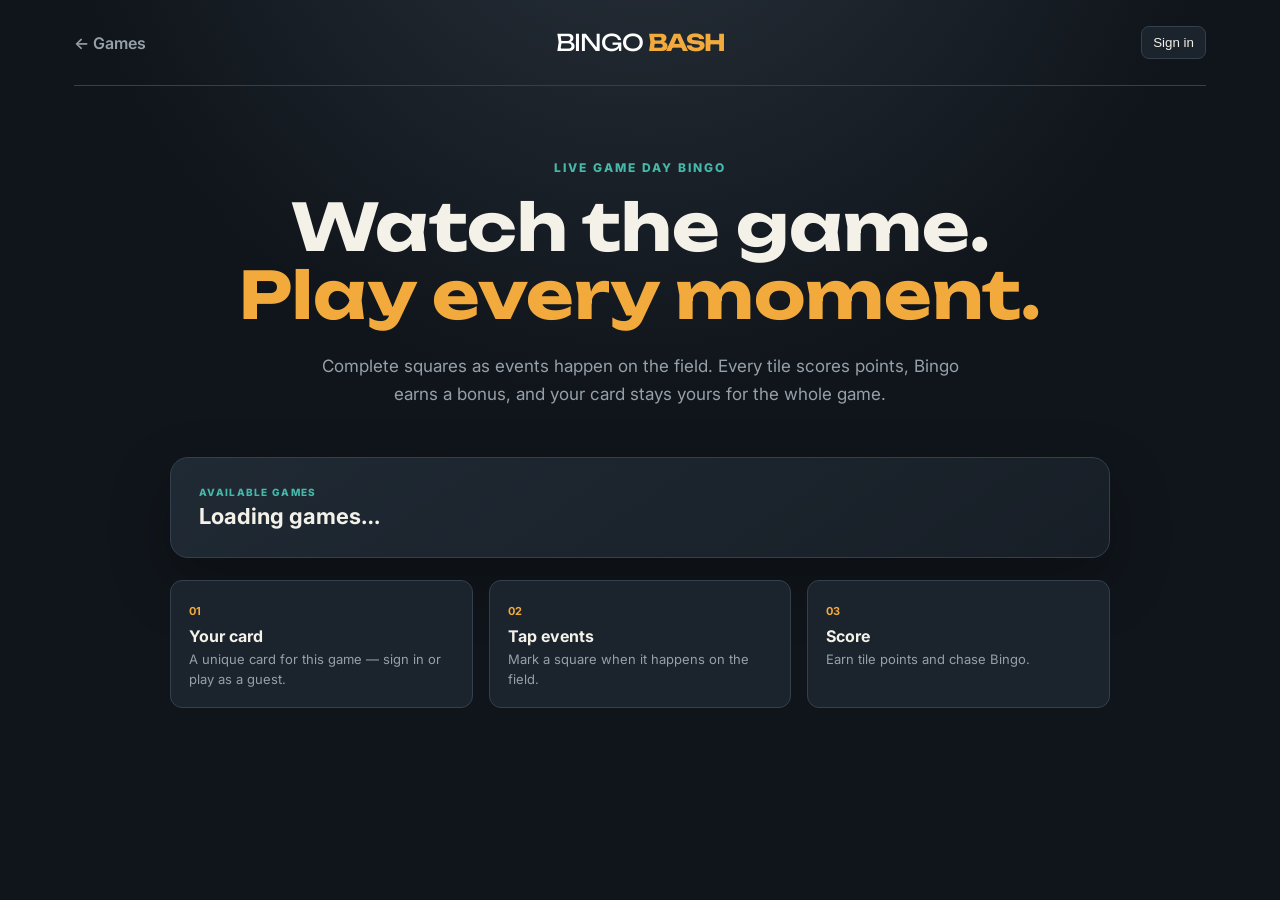
==== commit 255c4ffa: "Changes to index game cards to show team nicknames" ====
--- a/bingobash/index.html
+++ b/bingobash/index.html
@@ -8,7 +8,7 @@
   <link rel="preconnect" href="https://fonts.gstatic.com" crossorigin>
   <link href="https://fonts.googleapis.com/css2?family=Inter:wght@400;500;600;700;800&family=Unbounded:wght@700;800&display=swap" rel="stylesheet">
   <link rel="stylesheet" href="./css/styles.css?v=6">
-  <script type="module" src="./js/index.js?v=6"></script>
+  <script type="module" src="./js/index.js?v=8"></script>
 </head>
 <body>
   <div class="page-shell">
@@ -32,25 +32,16 @@
         <p>Complete squares as events happen on the field. Every tile scores points, Bingo earns a bonus, and your card stays yours for the whole game.</p>
       </section>
 
-      <section class="fixture-card">
-        <div class="fixture-top">
-          <div>
-            <div class="fixture-label">UPCOMING GAME</div>
-            <h2>Los Gatos JV Boys Football</h2>
+      <div id="fixturesList" style="display:grid;gap:22px;">
+        <section class="fixture-card">
+          <div class="fixture-top">
+            <div>
+              <div class="fixture-label">AVAILABLE GAMES</div>
+              <h2>Loading games…</h2>
+            </div>
           </div>
-          <div class="sport-badge">🏈 Football</div>
-        </div>
-        <div class="matchup">
-          <div><span class="team-label">HOME</span><strong>Los Gatos</strong></div>
-          <div class="versus">VS</div>
-          <div class="away"><span class="team-label">OPPONENT</span><strong>Salinas High School</strong></div>
-        </div>
-        <div class="fixture-footer">
-          <div><span>Date</span><strong>Sep 24, 2026</strong></div>
-          <div><span>Kickoff</span><strong>4:00 PM</strong></div>
-          <button id="playGameBtn" class="play-btn">Play Bingo <span>→</span></button>
-        </div>
-      </section>
+        </section>
+      </div>
 
       <section class="how-it-works">
         <div><b>01</b><strong>Your card</strong><span>A unique card for this game — sign in or play as a guest.</span></div>
--- a/bingobash/css/styles.css
+++ b/bingobash/css/styles.css
@@ -842,3 +842,95 @@
    ============================================================ */
 .leaders-control strong{color:var(--gold)!important}.leaderboard-modal{width:min(560px,calc(100vw - 24px));max-height:min(78vh,720px);overflow:hidden;background:#111820;border:1px solid #3d4751;border-radius:18px;box-shadow:0 24px 80px rgba(0,0,0,.55);padding:0;display:flex;flex-direction:column}.leaderboard-header{display:flex;justify-content:space-between;gap:16px;align-items:flex-start;padding:20px 20px 14px;border-bottom:1px solid var(--border)}.leaderboard-kicker{font-size:10px;font-weight:800;letter-spacing:.15em;color:var(--gold)}.leaderboard-header h2{margin:3px 0 2px;font-size:26px}.leaderboard-header p{margin:0;color:var(--muted);font-size:13px}.modal-close-btn{width:42px;height:42px;flex:0 0 42px;border:1px solid var(--border);border-radius:50%;background:#19212a;color:#fff;font-size:26px;line-height:1;cursor:pointer}.leaderboard-status{padding:28px 20px;text-align:center;color:var(--muted)}.leaderboard-list{overflow:auto;padding:8px 12px 12px}.leaderboard-row{display:grid;grid-template-columns:42px minmax(0,1fr) auto;gap:10px;align-items:center;padding:12px 10px;border-bottom:1px solid rgba(255,255,255,.07);border-radius:10px}.leaderboard-row.current-player{background:rgba(245,184,47,.09);border:1px solid rgba(245,184,47,.45)}.leaderboard-rank{font-family:var(--display);font-size:19px;color:var(--muted);text-align:center}.leaderboard-row.rank-1 .leaderboard-rank,.leaderboard-row.rank-2 .leaderboard-rank,.leaderboard-row.rank-3 .leaderboard-rank{color:var(--gold)}.leaderboard-player{min-width:0}.leaderboard-name{font-weight:800;font-size:15px;white-space:nowrap;overflow:hidden;text-overflow:ellipsis}.leaderboard-support{margin-top:3px;color:var(--muted);font-size:11px;white-space:nowrap;overflow:hidden;text-overflow:ellipsis}.leaderboard-detail{margin-top:4px;display:flex;gap:6px;align-items:center;flex-wrap:wrap;color:#aeb7c0;font-size:10px}.leaderboard-badge{padding:2px 6px;border-radius:999px;background:rgba(245,184,47,.14);color:var(--gold);font-weight:800}.leaderboard-score{text-align:right}.leaderboard-score strong{display:block;font-family:var(--display);font-size:21px;color:#fff}.leaderboard-score span{display:block;color:var(--muted);font-size:9px;letter-spacing:.1em}.leaderboard-footer{display:flex;justify-content:space-between;gap:10px;align-items:center;padding:11px 20px;border-top:1px solid var(--border);color:var(--muted);font-size:11px}.leaderboard-footer small{font-size:9px;text-align:right}.leaderboard-empty{padding:36px 16px;text-align:center;color:var(--muted)}
 @media(max-width:760px){.participant-identity{flex-wrap:nowrap;align-items:center}.participant-actions{margin-left:auto}.header-help-btn{margin-left:0}.leaderboard-modal{width:calc(100vw - 16px);max-height:82vh;border-radius:14px}.leaderboard-header{padding:16px 14px 12px}.leaderboard-header h2{font-size:22px}.leaderboard-list{padding:6px 7px 10px}.leaderboard-row{grid-template-columns:34px minmax(0,1fr) 62px;gap:7px;padding:11px 7px}.leaderboard-rank{font-size:16px}.leaderboard-name{font-size:14px}.leaderboard-score strong{font-size:18px}.leaderboard-footer{padding:10px 14px}.leaderboard-footer small{display:none}}
+
+
+/* ============================================================
+   LANDING PAGE: GAME CARD STATUS STATES
+   ============================================================ */
+
+/* LIVE — highest-priority game on the landing page. */
+.fixture-card.status-live {
+  border-color: rgba(70, 184, 169, .82);
+  box-shadow:
+    0 24px 60px rgba(0,0,0,.25),
+    0 0 0 1px rgba(70,184,169,.08),
+    0 0 26px rgba(70,184,169,.10);
+}
+.fixture-card.status-live .fixture-label {
+  color: #62d7c8;
+}
+.fixture-card.status-live .fixture-label::before {
+  content: "● ";
+  color: #ff6868;
+}
+
+/* SCHEDULED — normal/default actionable card. */
+.fixture-card.status-scheduled {
+  opacity: 1;
+}
+
+/* COMPLETED — readable, but visually archival/read-only. */
+.fixture-card.status-completed {
+  opacity: .68;
+  background: linear-gradient(145deg,#1b232b,#151b22);
+  border-color: #303a45;
+  box-shadow: none;
+}
+.fixture-card.status-completed .fixture-label,
+.fixture-card.status-completed .team-label {
+  color: #84909b;
+}
+.fixture-card.status-completed .fixture-top h2,
+.fixture-card.status-completed .matchup strong,
+.fixture-card.status-completed .fixture-footer strong {
+  color: #c0c7ce;
+}
+.fixture-card.status-completed .versus {
+  color: #8c97a3;
+}
+.fixture-card.status-completed .sport-badge {
+  opacity: .65;
+}
+.fixture-card.status-completed .play-btn {
+  background: transparent;
+  border: 1px solid #697581;
+  color: #c2cad2;
+  box-shadow: none;
+}
+.fixture-card.status-completed .play-btn:hover {
+  background: rgba(255,255,255,.05);
+}
+
+/* CANCELLED — intentionally subdued and non-actionable. */
+.fixture-card.status-cancelled {
+  opacity: .48;
+  background: linear-gradient(145deg,#181e25,#13191f);
+  border-color: rgba(224,108,117,.55);
+  box-shadow: none;
+}
+.fixture-card.status-cancelled .fixture-label {
+  color: #ff7474;
+}
+.fixture-card.status-cancelled .fixture-label::before {
+  content: "✕ ";
+}
+.fixture-card.status-cancelled .team-label,
+.fixture-card.status-cancelled .fixture-top h2,
+.fixture-card.status-cancelled .matchup strong,
+.fixture-card.status-cancelled .fixture-footer strong,
+.fixture-card.status-cancelled .versus {
+  color: #87919d;
+}
+.fixture-card.status-cancelled .sport-badge {
+  filter: grayscale(1);
+  opacity: .55;
+}
+.fixture-card.status-cancelled .play-btn,
+.fixture-card.status-cancelled .play-btn:disabled {
+  background: #303841;
+  color: #89939e;
+  border: 1px solid #414a54;
+  box-shadow: none;
+  cursor: default;
+  opacity: 1;
+}
